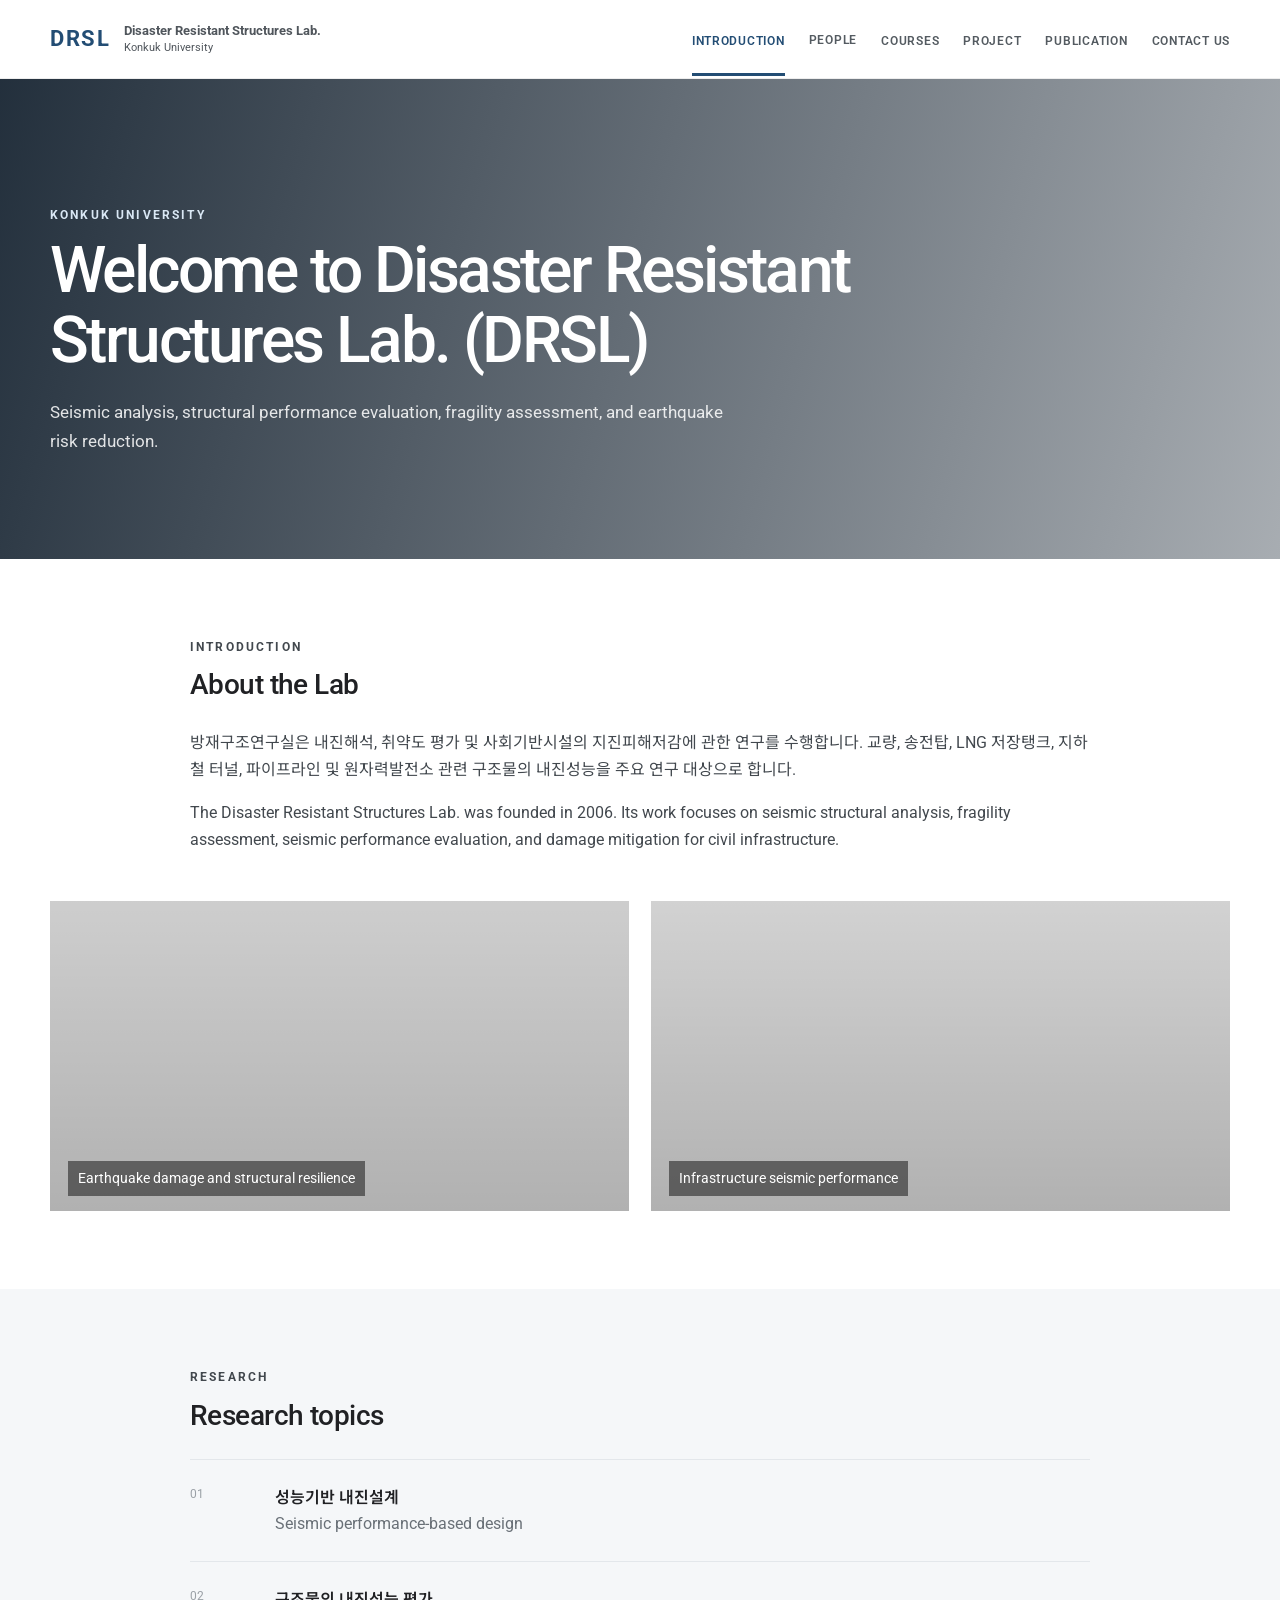
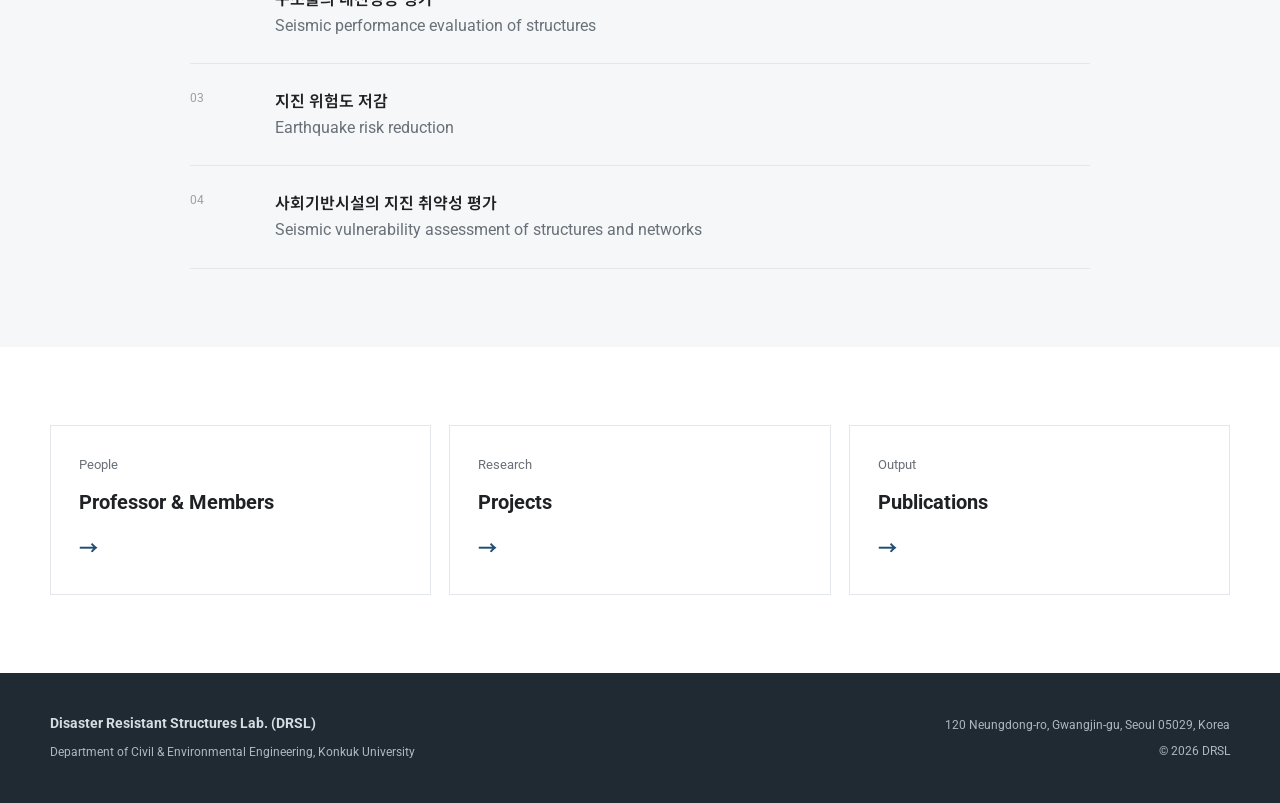
==== index.html @ 5cb022e9 "Add files via upload" ====
<!doctype html>
<html lang="en">
<head>
  <meta charset="utf-8">
  <meta name="viewport" content="width=device-width, initial-scale=1">
  <meta name="description" content="Disaster Resistant Structures Lab., Konkuk University">
  <title>Introduction | DRSL</title>
  <link rel="preconnect" href="https://fonts.googleapis.com">
  <link rel="preconnect" href="https://fonts.gstatic.com" crossorigin>
  <link href="https://fonts.googleapis.com/css2?family=Noto+Sans+KR:wght@400;500;600;700&family=Roboto:wght@400;500;700&display=swap" rel="stylesheet">
  <link rel="stylesheet" href="styles.css">
</head>
<body data-page="introduction">

<header class="site-header">
  <div class="header-inner">
    <a class="brand" href="index.html">
      <span class="brand-mark">DRSL</span>
      <span class="brand-copy">
        <strong>Disaster Resistant Structures Lab.</strong>
        <small>Konkuk University</small>
      </span>
    </a>
    <button class="nav-toggle" type="button" aria-expanded="false" aria-label="Toggle navigation">
      <span></span><span></span><span></span>
    </button>
    <nav class="site-nav">
      <a href="index.html" data-page="introduction">INTRODUCTION</a>
      <div class="nav-group">
        <a href="people.html" data-page="people">PEOPLE</a>
        <div class="dropdown">
          <a href="professor.html">Professor</a>
          <a href="lab-members.html">Lab Members</a>
          <a href="alumni.html">Alumni</a>
        </div>
      </div>
      <a href="courses.html" data-page="courses">COURSES</a>
      <a href="project.html" data-page="project">PROJECT</a>
      <a href="publication.html" data-page="publication">PUBLICATION</a>
      <a href="contact.html" data-page="contact">CONTACT US</a>
    </nav>
  </div>
</header>

<main>

<section class="hero">
  <div class="hero-shade"></div>
  <div class="container hero-inner">
    <p class="eyebrow">KONKUK UNIVERSITY</p>
    <h1>Welcome to Disaster Resistant<br>Structures Lab. (DRSL)</h1>
    <p class="hero-lead">Seismic analysis, structural performance evaluation, fragility assessment, and earthquake risk reduction.</p>
  </div>
</section>

<section class="section">
  <div class="container content-narrow">
    <p class="section-label">INTRODUCTION</p>
    <h2>About the Lab</h2>
    <p lang="ko">방재구조연구실은 내진해석, 취약도 평가 및 사회기반시설의 지진피해저감에 관한 연구를 수행합니다. 교량, 송전탑, LNG 저장탱크, 지하철 터널, 파이프라인 및 원자력발전소 관련 구조물의 내진성능을 주요 연구 대상으로 합니다.</p>
    <p>The Disaster Resistant Structures Lab. was founded in 2006. Its work focuses on seismic structural analysis, fragility assessment, seismic performance evaluation, and damage mitigation for civil infrastructure.</p>
  </div>

  <div class="container visual-grid">
    <figure class="photo-panel photo-a"><figcaption>Earthquake damage and structural resilience</figcaption></figure>
    <figure class="photo-panel photo-b"><figcaption>Infrastructure seismic performance</figcaption></figure>
  </div>
</section>

<section class="section soft">
  <div class="container content-narrow">
    <p class="section-label">RESEARCH</p>
    <h2>Research topics</h2>
    <div class="topic-list">
      <article><span>01</span><div><h3>성능기반 내진설계</h3><p>Seismic performance-based design</p></div></article>
      <article><span>02</span><div><h3>구조물의 내진성능 평가</h3><p>Seismic performance evaluation of structures</p></div></article>
      <article><span>03</span><div><h3>지진 위험도 저감</h3><p>Earthquake risk reduction</p></div></article>
      <article><span>04</span><div><h3>사회기반시설의 지진 취약성 평가</h3><p>Seismic vulnerability assessment of structures and networks</p></div></article>
    </div>
  </div>
</section>

<section class="section">
  <div class="container quick-grid">
    <a class="quick-card" href="professor.html"><span>People</span><strong>Professor &amp; Members</strong><b>→</b></a>
    <a class="quick-card" href="project.html"><span>Research</span><strong>Projects</strong><b>→</b></a>
    <a class="quick-card" href="publication.html"><span>Output</span><strong>Publications</strong><b>→</b></a>
  </div>
</section>

</main>

<footer class="site-footer">
  <div class="container footer-grid">
    <div>
      <strong>Disaster Resistant Structures Lab. (DRSL)</strong>
      <p>Department of Civil &amp; Environmental Engineering, Konkuk University</p>
    </div>
    <div class="footer-right">
      <p>120 Neungdong-ro, Gwangjin-gu, Seoul 05029, Korea</p>
      <p>© <span id="year"></span> DRSL</p>
    </div>
  </div>
</footer>

<script src="script.js"></script>
</body>
</html>
---- styles.css ----
:root {
  --ink:#202124;
  --muted:#697077;
  --blue:#234d74;
  --blue2:#163a5b;
  --line:#e3e7eb;
  --soft:#f5f7f9;
  --paper:#fff;
  --max:1180px;
  --narrow:900px;
}
*{box-sizing:border-box}
html{scroll-behavior:smooth}
body{margin:0;font-family:Roboto,"Noto Sans KR",Arial,sans-serif;color:var(--ink);background:#fff;line-height:1.7;-webkit-font-smoothing:antialiased}
a{color:inherit;text-decoration:none}
img{max-width:100%;display:block}
.container{width:min(calc(100% - 40px),var(--max));margin:auto}
.content-narrow{max-width:var(--narrow)}
.site-header{position:sticky;top:0;z-index:50;background:rgba(255,255,255,.97);border-bottom:1px solid rgba(0,0,0,.07);backdrop-filter:blur(9px)}
.header-inner{width:min(calc(100% - 40px),var(--max));min-height:78px;margin:auto;display:flex;align-items:center;justify-content:space-between;gap:24px}
.brand{display:flex;align-items:center;gap:13px;min-width:190px}
.brand-mark{font-size:1.35rem;font-weight:700;letter-spacing:.08em;color:var(--blue)}
.brand-copy{display:flex;flex-direction:column;line-height:1.25;font-size:.72rem;color:#50565c}
.brand-copy strong{font-size:.8rem}
.brand-copy small{font-size:.69rem;margin-top:2px}
.site-nav{display:flex;align-items:center;gap:24px}
.site-nav>a,.nav-group>a{font-size:.77rem;font-weight:600;letter-spacing:.06em;color:#545b61;padding:29px 0 25px;position:relative;white-space:nowrap}
.site-nav>a:after,.nav-group>a:after{content:"";position:absolute;height:3px;background:var(--blue);left:0;right:0;bottom:0;transform:scaleX(0);transition:.18s}
.site-nav>a:hover:after,.nav-group>a:hover:after,.site-nav>a.active:after,.nav-group>a.active:after{transform:scaleX(1)}
.site-nav>a.active,.nav-group>a.active{color:var(--blue)}
.nav-group{position:relative}
.dropdown{position:absolute;top:68px;left:-20px;min-width:180px;background:#fff;border:1px solid var(--line);box-shadow:0 12px 28px rgba(0,0,0,.08);padding:8px;opacity:0;visibility:hidden;transform:translateY(-6px);transition:.18s}
.nav-group:hover .dropdown,.nav-group:focus-within .dropdown{opacity:1;visibility:visible;transform:none}
.dropdown a{display:block;padding:10px 12px;font-size:.85rem;color:#4f565c}
.dropdown a:hover{background:var(--soft);color:var(--blue)}
.nav-toggle{display:none;width:42px;height:42px;padding:9px;border:0;background:transparent}
.nav-toggle span{display:block;height:2px;background:#222;margin:5px 0}

.hero{min-height:480px;position:relative;display:grid;align-items:center;color:#fff;background:
linear-gradient(105deg,rgba(13,27,41,.91),rgba(13,27,41,.36)),
url("https://lh3.googleusercontent.com/sitesv/[base64]w1280") center/cover no-repeat}
.hero-inner{position:relative;z-index:2;padding:92px 0}
.eyebrow,.section-label{margin:0 0 10px;font-size:.75rem;font-weight:700;letter-spacing:.18em;color:var(--blue)}
.hero .eyebrow{color:#d9e7f4}
.hero h1{font-weight:500;font-size:clamp(2.4rem,5vw,4.6rem);line-height:1.1;letter-spacing:-.04em;margin:0;max-width:950px}
.hero-lead{max-width:700px;margin:22px 0 0;color:rgba(255,255,255,.86);font-size:1.05rem}

.subhero{background:linear-gradient(110deg,#183a59,#2b587e);color:#fff;padding:82px 0 72px}
.subhero .eyebrow{color:#cfe0ed}
.subhero h1{font-size:clamp(2.3rem,5vw,4.4rem);font-weight:500;letter-spacing:-.04em;line-height:1;margin:0}
.subhero-intro{max-width:760px;margin:20px 0 0;color:rgba(255,255,255,.82)}

.section{padding:78px 0}
.section.soft{background:var(--soft)}
.section h2{font-size:clamp(1.6rem,2.2vw,2.2rem);line-height:1.25;letter-spacing:-.02em;font-weight:500;margin:0 0 26px}
.section p{color:#42484e}
.visual-grid{display:grid;grid-template-columns:1fr 1fr;gap:22px;margin-top:48px}
.photo-panel{min-height:310px;margin:0;background:#ddd center/cover no-repeat;position:relative;overflow:hidden}
.photo-a{background-image:linear-gradient(rgba(0,0,0,.07),rgba(0,0,0,.2)),url("https://lh3.googleusercontent.com/sitesv/[base64]w1280")}
.photo-b{background-image:linear-gradient(rgba(0,0,0,.05),rgba(0,0,0,.2)),url("https://lh3.googleusercontent.com/sitesv/[base64]w1280")}
.photo-panel figcaption{position:absolute;left:18px;bottom:15px;color:#fff;font-size:.86rem;background:rgba(0,0,0,.48);padding:6px 10px}
.topic-list{border-top:1px solid var(--line)}
.topic-list article{display:grid;grid-template-columns:70px 1fr;gap:15px;padding:24px 0;border-bottom:1px solid var(--line)}
.topic-list article>span{font-size:.77rem;color:#9aa0a6}
.topic-list h3{font:600 1rem "Noto Sans KR",sans-serif;margin:0 0 2px}
.topic-list p{margin:0;color:var(--muted)}
.quick-grid{display:grid;grid-template-columns:repeat(3,1fr);gap:18px}
.quick-card{border:1px solid var(--line);padding:28px;min-height:170px;display:flex;flex-direction:column;transition:.2s}
.quick-card:hover{transform:translateY(-3px);box-shadow:0 12px 30px rgba(0,0,0,.07);border-color:#c9d3dc}
.quick-card span{color:var(--muted);font-size:.82rem}
.quick-card strong{font-size:1.25rem;margin-top:9px}
.quick-card b{margin-top:auto;color:var(--blue);font-size:1.2rem}

.card-grid{display:grid;gap:22px}.card-grid.three{grid-template-columns:repeat(3,1fr)}
.person-nav-card{border:1px solid var(--line);padding:34px;min-height:360px}
.person-nav-card h2{margin-top:25px;margin-bottom:8px}.person-nav-card p{color:var(--muted)}
.person-nav-card span{display:block;margin-top:30px;color:var(--blue);font-weight:500}
.avatar{width:76px;height:76px;border-radius:50%;display:grid;place-items:center;background:#e1ebf3;color:var(--blue2);font-weight:700;font-size:1.05rem;letter-spacing:.03em}
.avatar.large{width:110px;height:110px;font-size:1.3rem}.avatar.xl{width:170px;height:170px;font-size:2rem;margin-bottom:25px}

.profile-layout{display:grid;grid-template-columns:350px 1fr;gap:70px;align-items:start}
.profile-card{position:sticky;top:110px}.profile-card h2{margin-bottom:8px}.profile-card p{color:var(--muted)}
.contact-list{margin:28px 0 0}.contact-list div{padding:11px 0;border-top:1px solid var(--line)}.contact-list dt{font-size:.72rem;text-transform:uppercase;letter-spacing:.08em;color:var(--muted)}.contact-list dd{margin:3px 0 0}.contact-list a{color:var(--blue)}
.content-block{margin-bottom:55px}.timeline,.clean-list{padding:0;margin:0;list-style:none}.timeline li{display:grid;grid-template-columns:135px 1fr;gap:20px;padding:14px 0;border-bottom:1px solid var(--line)}.timeline strong{font-size:.88rem;color:var(--blue)}
.clean-list li{padding:10px 0 10px 18px;position:relative;border-bottom:1px solid var(--line)}.clean-list li:before{content:"";width:5px;height:5px;border-radius:50%;background:var(--blue);position:absolute;left:0;top:21px}.clean-list.large li{padding-top:16px;padding-bottom:16px}

.member-grid{display:grid;grid-template-columns:repeat(3,1fr);gap:18px}
.member-card{border:1px solid var(--line);padding:27px;min-height:225px}.member-role{font-size:.76rem;text-transform:uppercase;letter-spacing:.07em;color:var(--blue)!important;margin:20px 0 4px}.member-card h2{font-size:1.15rem;margin:0 0 9px}.member-card a{font-size:.87rem;color:var(--muted);overflow-wrap:anywhere}
.staff-box{margin-top:50px;padding-top:35px;border-top:1px solid var(--line)}
.alumni-grid{display:grid;grid-template-columns:repeat(2,1fr);gap:14px}
.alumni-card{display:flex;align-items:center;gap:20px;border:1px solid var(--line);padding:20px}.alumni-card .avatar{width:58px;height:58px;font-size:.78rem}.alumni-card span{font-size:.76rem;color:var(--blue);font-weight:600}.alumni-card h2{font-size:1rem;margin:2px 0 0}

.two-col{display:grid;grid-template-columns:1fr 1fr;gap:25px}.course-box{border:1px solid var(--line);padding:38px}.big-number{display:block;color:#b8c4ce;font-size:2.6rem;line-height:1;margin-bottom:28px;font-weight:300}
.project-list{border-top:1px solid var(--line)}.project-list article{display:grid;grid-template-columns:150px 1fr;gap:28px;padding:22px 0;border-bottom:1px solid var(--line)}.project-list span{font-size:.82rem;color:var(--blue);font-weight:600}.project-list h3{font-size:1rem;font-weight:500;margin:0;line-height:1.6}.note{margin-top:28px;padding:18px 20px;background:#fff;border-left:3px solid var(--blue);font-size:.9rem}

.pub-toolbar{display:flex;justify-content:space-between;align-items:flex-end;gap:30px;margin-bottom:32px}.pub-toolbar h2{margin-bottom:0}
.search-box{display:flex;flex-direction:column;gap:6px;min-width:330px}.search-box span{font-size:.72rem;letter-spacing:.08em;text-transform:uppercase;color:var(--muted)}.search-box input{font:inherit;border:1px solid #cdd3d9;padding:11px 12px;outline:none}.search-box input:focus{border-color:var(--blue);box-shadow:0 0 0 2px rgba(35,77,116,.08)}
.publication-item{display:grid;grid-template-columns:75px 1fr;gap:22px;padding:23px 0;border-top:1px solid var(--line)}.publication-item:last-child{border-bottom:1px solid var(--line)}.publication-year{font-weight:600;color:var(--blue)}.publication-item p{margin:0}.data-note{margin-top:42px;background:var(--soft);padding:25px}.data-note h3{margin:0 0 7px}.data-note p{margin:0}.data-note code{background:#e9edf0;padding:2px 5px}

.contact-layout{display:grid;grid-template-columns:.85fr 1.15fr;gap:60px}.roomy div{padding:15px 0}.recruit-box{margin-top:30px;padding:22px;background:var(--soft);border-left:3px solid var(--blue)}.recruit-box p{margin-bottom:0}.map-card{min-height:500px;background:var(--soft)}.map-card iframe{width:100%;height:100%;min-height:500px;border:0}

.site-footer{background:#202a33;color:#d5dce2;padding:36px 0}.footer-grid{display:flex;justify-content:space-between;gap:30px}.site-footer strong{font-size:.9rem}.site-footer p{font-size:.78rem;color:#aeb8c0;margin:5px 0}.footer-right{text-align:right}

@media(max-width:980px){
  .brand-copy{display:none}.site-nav{gap:15px}.site-nav>a,.nav-group>a{font-size:.7rem}
  .profile-layout{grid-template-columns:290px 1fr;gap:40px}
}
@media(max-width:820px){
  .nav-toggle{display:block}.site-nav{display:none;position:absolute;top:78px;left:0;right:0;background:#fff;border-bottom:1px solid var(--line);padding:10px 20px 20px;flex-direction:column;align-items:stretch;gap:0}.site-nav.open{display:flex}
  .site-nav>a,.nav-group>a{display:block;padding:12px 0;font-size:.78rem}.site-nav>a:after,.nav-group>a:after{bottom:4px}.nav-group{width:100%}.dropdown{position:static;opacity:1;visibility:visible;transform:none;box-shadow:none;border:0;border-left:2px solid var(--line);margin:0 0 6px 6px;padding:2px 0 2px 10px}
  .hero{min-height:400px}.visual-grid,.card-grid.three,.quick-grid,.member-grid,.two-col,.contact-layout{grid-template-columns:1fr}.profile-layout{grid-template-columns:1fr}.profile-card{position:static}.alumni-grid{grid-template-columns:1fr}.pub-toolbar{align-items:stretch;flex-direction:column}.search-box{min-width:0}.map-card,.map-card iframe{min-height:380px}
}
@media(max-width:540px){
  .container,.header-inner{width:min(calc(100% - 28px),var(--max))}.section{padding:58px 0}.subhero{padding:60px 0 52px}.hero-inner{padding:70px 0}.hero h1 br{display:none}
  .timeline li,.project-list article,.publication-item{grid-template-columns:1fr;gap:5px}.visual-grid{gap:12px}.photo-panel{min-height:230px}.footer-grid{flex-direction:column}.footer-right{text-align:left}.person-nav-card{min-height:0}
}
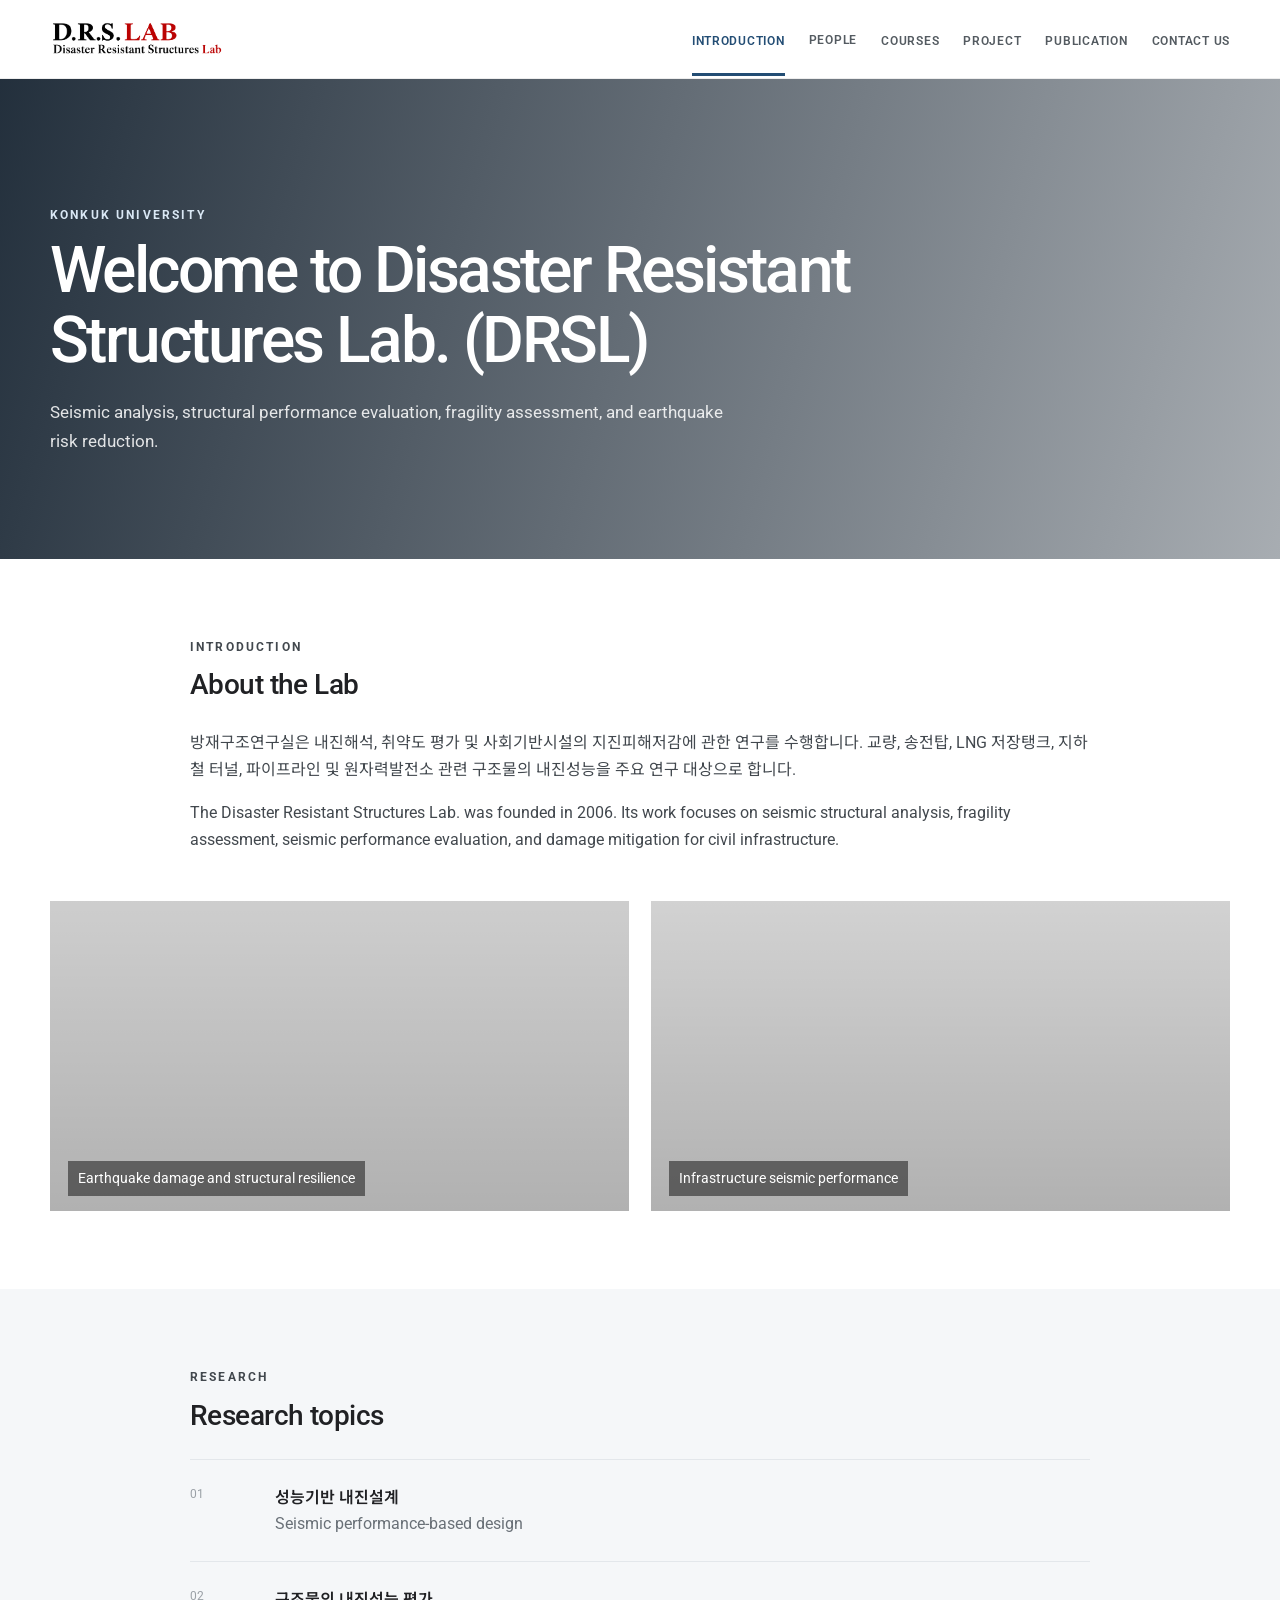
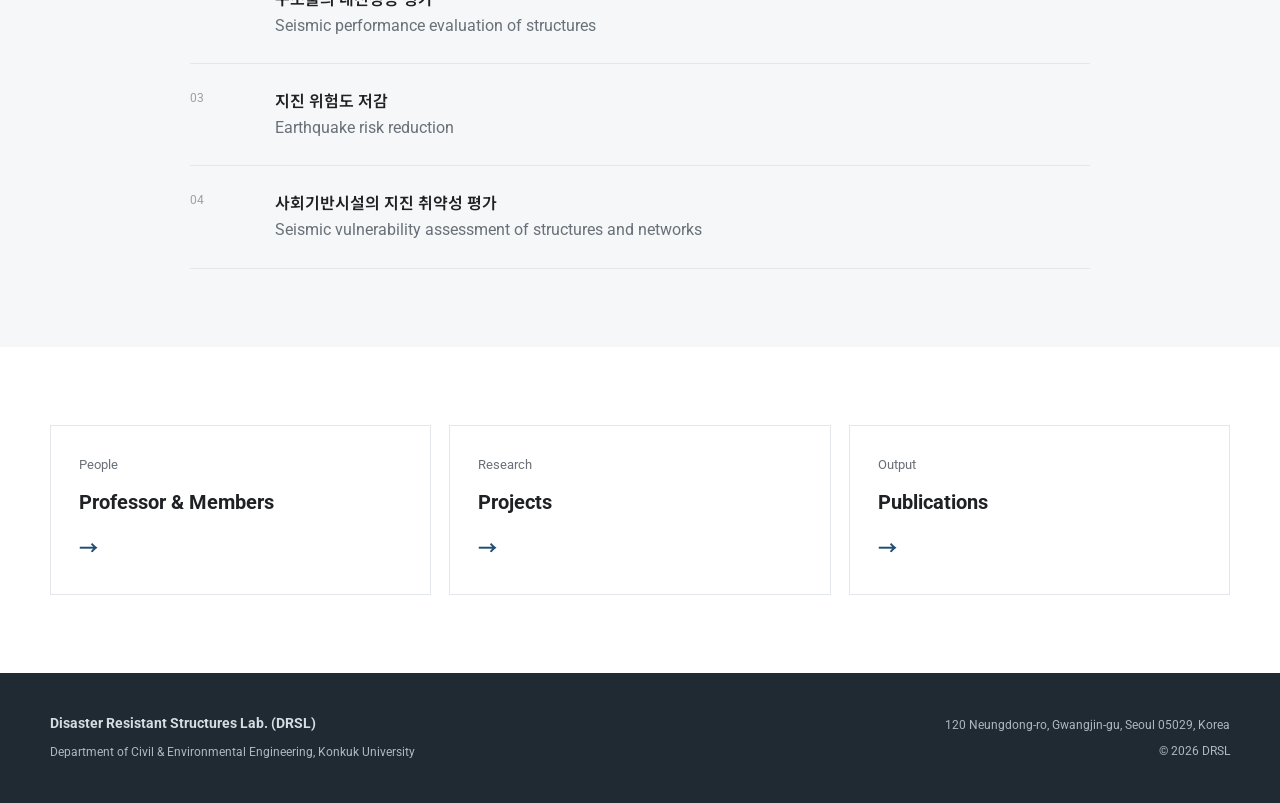
==== commit 5a0b5025: "Add files via upload" ====
--- a/index.html
+++ b/index.html
@@ -14,12 +14,8 @@
 
 <header class="site-header">
   <div class="header-inner">
-    <a class="brand" href="index.html">
-      <span class="brand-mark">DRSL</span>
-      <span class="brand-copy">
-        <strong>Disaster Resistant Structures Lab.</strong>
-        <small>Konkuk University</small>
-      </span>
+    <a class="brand logo-brand" href="index.html" aria-label="DRSL home">
+      <img class="site-logo" src="assets/drsl-logo.png" alt="D.R.S. LAB — Disaster Resistant Structures Lab">
     </a>
     <button class="nav-toggle" type="button" aria-expanded="false" aria-label="Toggle navigation">
       <span></span><span></span><span></span>
--- a/styles.css
+++ b/styles.css
@@ -115,3 +115,106 @@
   .container,.header-inner{width:min(calc(100% - 28px),var(--max))}.section{padding:58px 0}.subhero{padding:60px 0 52px}.hero-inner{padding:70px 0}.hero h1 br{display:none}
   .timeline li,.project-list article,.publication-item{grid-template-columns:1fr;gap:5px}.visual-grid{gap:12px}.photo-panel{min-height:230px}.footer-grid{flex-direction:column}.footer-right{text-align:left}.person-nav-card{min-height:0}
 }
+
+
+.profile-photo{
+  display:block;
+  width:170px;
+  height:170px;
+  border-radius:50%;
+  object-fit:cover;
+  object-position:center;
+  margin-bottom:25px;
+  border:1px solid var(--line);
+  background:var(--soft);
+}
+.profile-photo.xl{width:170px;height:170px}
+.alumni-photo{
+  flex:0 0 auto;
+  width:68px;
+  height:68px;
+  border-radius:50%;
+  object-fit:cover;
+  object-position:center;
+  border:1px solid var(--line);
+  background:var(--soft);
+}
+
+/* ===== Alumni profile photo sizing ===== */
+.alumni-profile-card {
+  display: flex;
+  align-items: flex-start;
+  gap: 22px;
+  padding: 26px;
+  min-height: 180px;
+  overflow: hidden;
+}
+
+.alumni-profile-card .alumni-photo {
+  width: 90px !important;
+  height: 90px !important;
+  min-width: 90px;
+  max-width: 90px;
+  flex: 0 0 90px;
+  display: block;
+  object-fit: cover;
+  object-position: center;
+  border-radius: 50%;
+  border: 1px solid var(--line);
+  background: var(--soft);
+}
+
+.alumni-profile-card > div {
+  flex: 1;
+  min-width: 0;
+}
+
+.alumni-profile-card h2 {
+  margin: 4px 0 10px;
+}
+
+@media (max-width: 760px) {
+  .alumni-profile-card .alumni-photo {
+    width: 78px !important;
+    height: 78px !important;
+    min-width: 78px;
+    max-width: 78px;
+    flex-basis: 78px;
+  }
+}
+
+/* ===== DRSL header logo ===== */
+.logo-brand{
+  display:flex;
+  align-items:center;
+  min-width:245px;
+  padding:6px 0;
+}
+.site-logo{
+  display:block;
+  width:auto;
+  height:58px;
+  max-width:300px;
+  object-fit:contain;
+}
+.people-card-photo{
+  display:block;
+  width:110px;
+  height:110px;
+  border-radius:50%;
+  object-fit:cover;
+  object-position:center;
+  border:1px solid var(--line);
+  background:var(--soft);
+}
+@media(max-width:980px){
+  .logo-brand{min-width:190px}
+  .site-logo{height:50px;max-width:235px}
+}
+@media(max-width:820px){
+  .logo-brand{min-width:0}
+  .site-logo{height:45px;max-width:210px}
+}
+@media(max-width:540px){
+  .site-logo{height:39px;max-width:180px}
+}
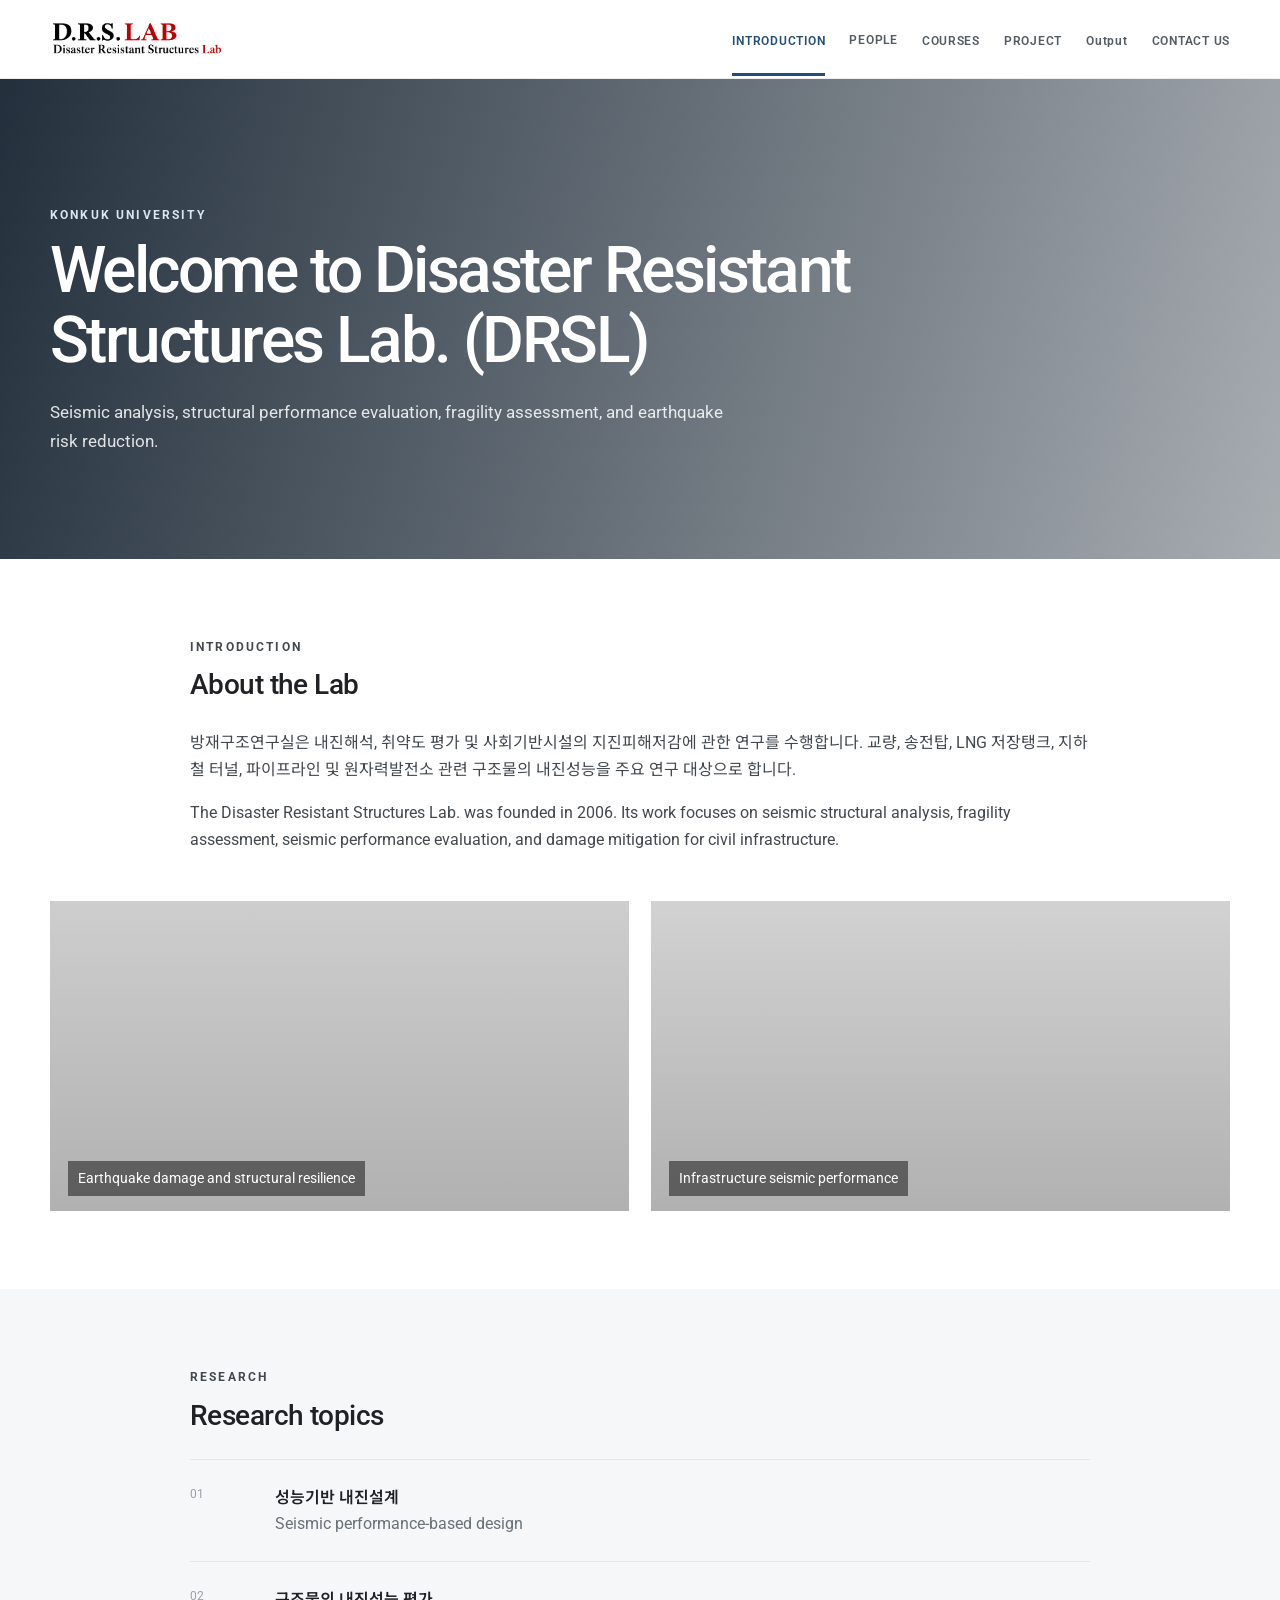
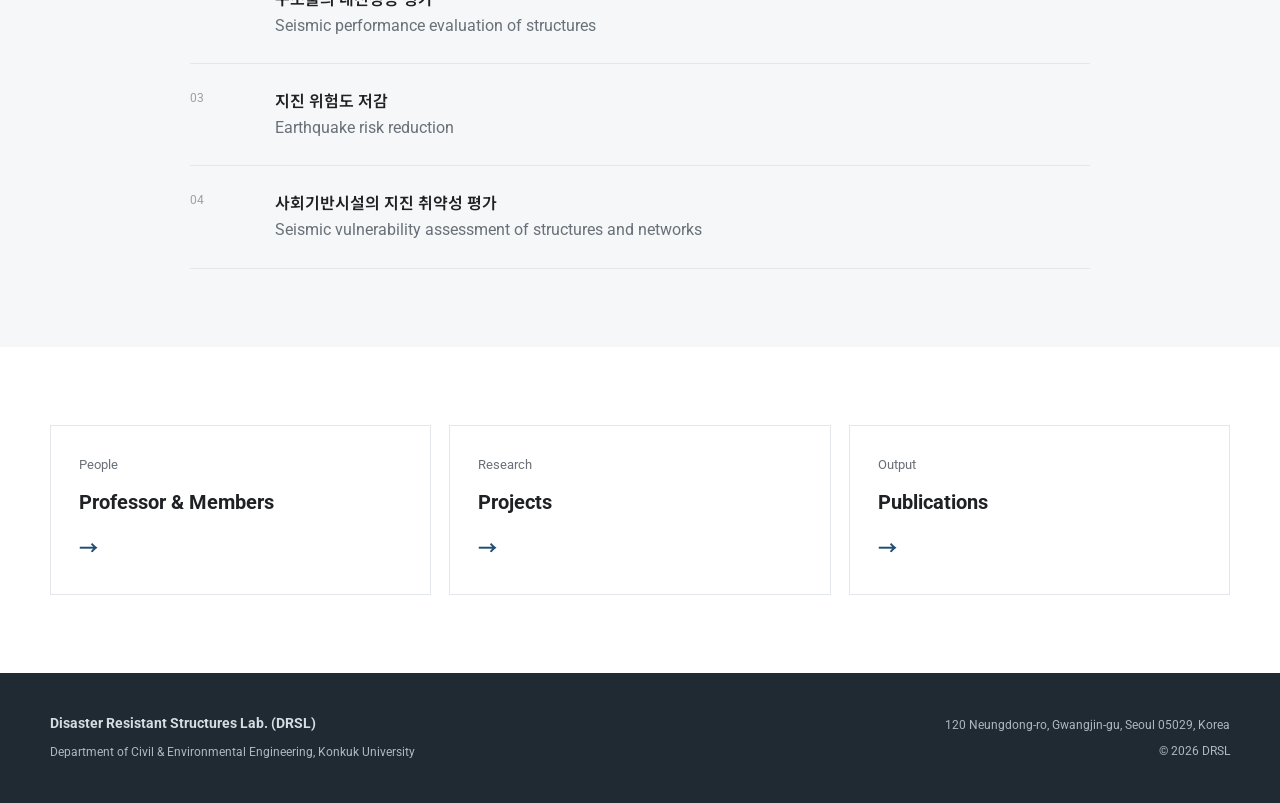
==== commit 29c43543: "Add files via upload" ====
--- a/index.html
+++ b/index.html
@@ -32,7 +32,7 @@
       </div>
       <a href="courses.html" data-page="courses">COURSES</a>
       <a href="project.html" data-page="project">PROJECT</a>
-      <a href="publication.html" data-page="publication">PUBLICATION</a>
+      <a href="output.html" data-page="publication">Output</a>
       <a href="contact.html" data-page="contact">CONTACT US</a>
     </nav>
   </div>
--- a/styles.css
+++ b/styles.css
@@ -218,3 +218,19 @@
 @media(max-width:540px){
   .site-logo{height:39px;max-width:180px}
 }
+
+
+/* ===== Publication categories and tabs ===== */
+.publication-category-grid{grid-template-columns:repeat(2,minmax(0,1fr))}
+.publication-category-card{min-height:280px}
+.publication-category-number{font-size:.78rem;font-weight:700;letter-spacing:.12em;color:var(--blue);margin-bottom:34px}
+.publication-switcher{border-bottom:1px solid var(--line);background:#fff}
+.publication-switcher .container{display:flex;gap:30px}
+.publication-tab{display:inline-block;padding:17px 0 14px;font-size:.82rem;font-weight:700;letter-spacing:.04em;color:var(--muted);border-bottom:3px solid transparent}
+.publication-tab:hover,.publication-tab.active{color:var(--blue);border-bottom-color:var(--blue)}
+.presentation-toolbar{display:none}
+.presentation-empty{margin-top:8px}
+@media(max-width:700px){
+  .publication-category-grid{grid-template-columns:1fr}
+  .publication-switcher .container{gap:20px}
+}
